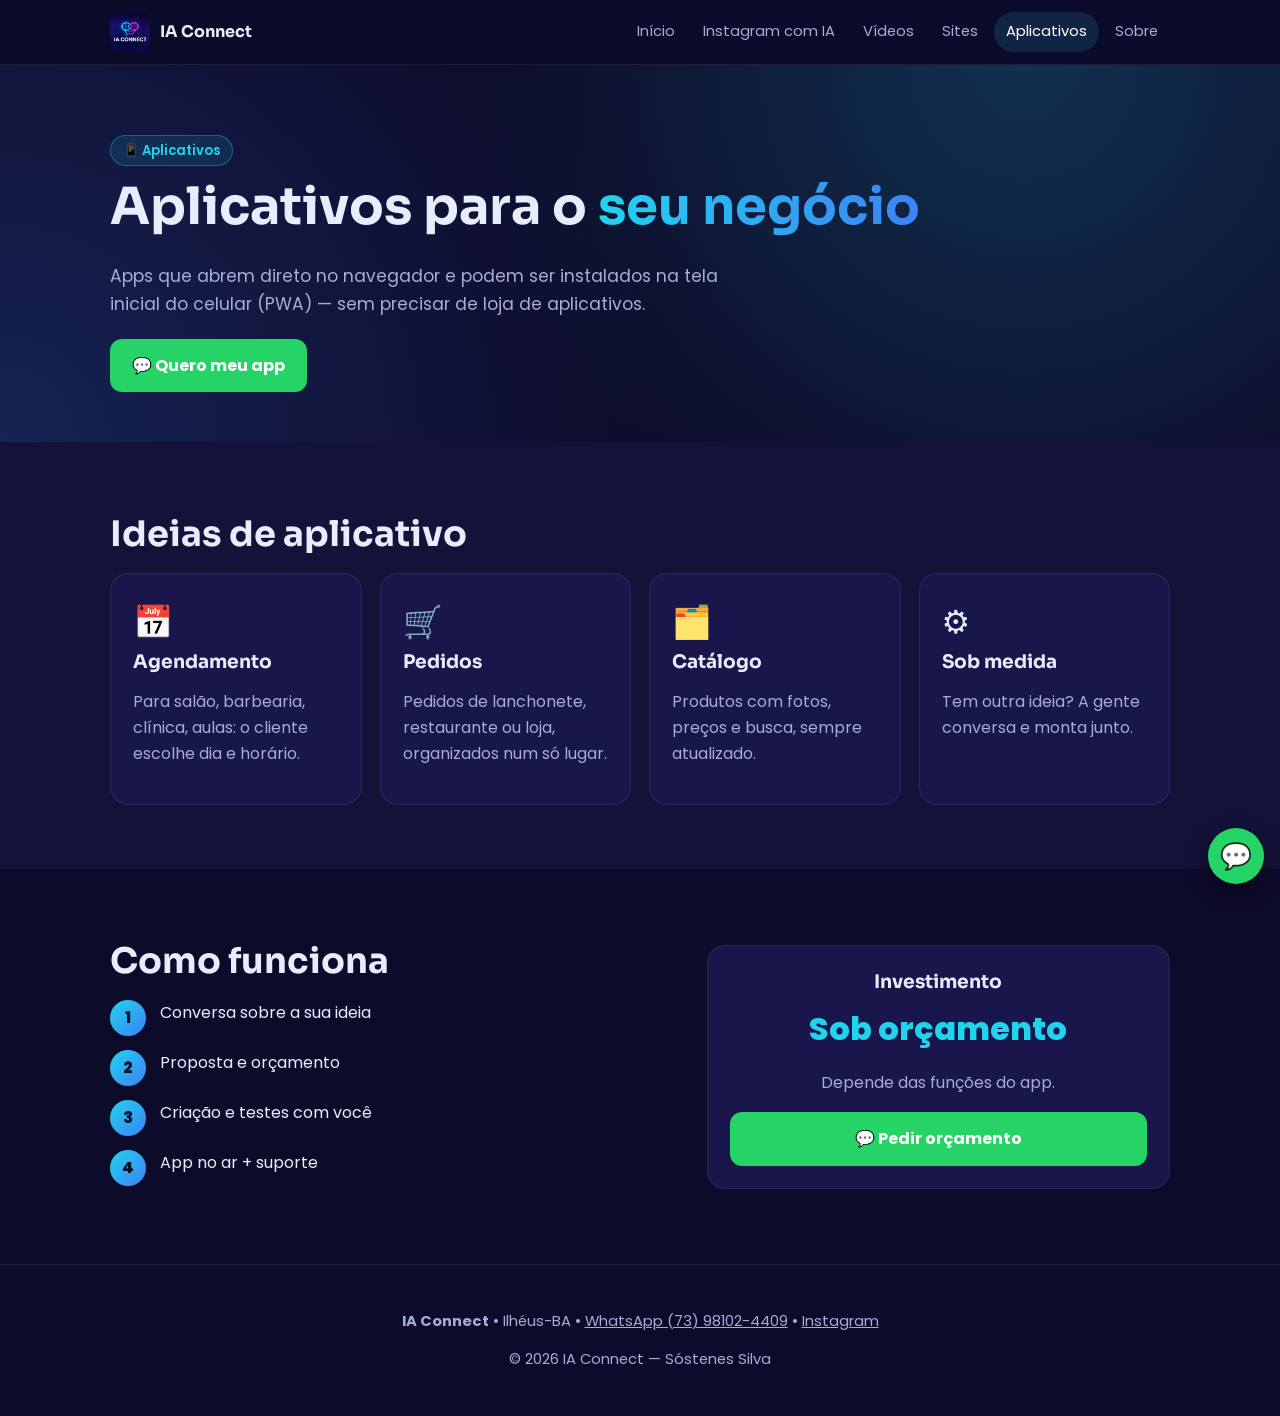
==== aplicativos.html @ 1a834c12 "Site IA Connect" ====
<!doctype html><html lang="pt-BR"><head><meta charset="utf-8"><meta name="viewport" content="width=device-width,initial-scale=1">
<title>Criação de aplicativos | IA Connect</title><meta name="description" content="Aplicativos web (PWA) para agendamento, pedidos e catálogo, que funcionam direto no celular."><meta name="theme-color" content="#0d0b2a">
<meta property="og:title" content="Criação de aplicativos | IA Connect"><meta property="og:description" content="Aplicativos web (PWA) para agendamento, pedidos e catálogo, que funcionam direto no celular."><meta property="og:image" content="images/logo.png">
<link rel="icon" href="images/favicon.png"><link rel="preconnect" href="https://fonts.googleapis.com"><link rel="preconnect" href="https://fonts.gstatic.com" crossorigin>
<link href="https://fonts.googleapis.com/css2?family=Poppins:wght@400;600;700;800&family=Sora:wght@600;700;800&display=swap" rel="stylesheet"><link rel="stylesheet" href="style.css"></head><body>
<header><div class="wrap nav"><a class="brand" href="index.html"><img src="images/logo.png" alt="IA Connect">IA Connect</a>
<button class="burger" aria-label="Menu">☰</button><nav class="menu"><a href="index.html">Início</a><a href="instagram-ia.html">Instagram com IA</a><a href="videos-propaganda.html">Vídeos</a><a href="criacao-sites.html">Sites</a><a href="aplicativos.html">Aplicativos</a><a href="sobre.html">Sobre</a></nav></div></header><main>
<section class="hero"><div class="wrap"><span class="tag">📱 Aplicativos</span><h1>Aplicativos para o <span class="grad">seu negócio</span></h1>
<p class="lead">Apps que abrem direto no navegador e podem ser instalados na tela inicial do celular (PWA) — sem precisar de loja de aplicativos.</p>
<div class="btns"><a class="btn btn-w" href="https://wa.me/5573981024409?text=Ol%C3%A1%21%20Quero%20or%C3%A7amento%20de%20aplicativo.">💬 Quero meu app</a></div></div></section>
<section class="alt"><div class="wrap"><h2>Ideias de aplicativo</h2><div class="grid">
<div class="card reveal"><div class="ico">📅</div><h3>Agendamento</h3><p class="muted">Para salão, barbearia, clínica, aulas: o cliente escolhe dia e horário.</p></div>
<div class="card reveal"><div class="ico">🛒</div><h3>Pedidos</h3><p class="muted">Pedidos de lanchonete, restaurante ou loja, organizados num só lugar.</p></div>
<div class="card reveal"><div class="ico">🗂️</div><h3>Catálogo</h3><p class="muted">Produtos com fotos, preços e busca, sempre atualizado.</p></div>
<div class="card reveal"><div class="ico">⚙️</div><h3>Sob medida</h3><p class="muted">Tem outra ideia? A gente conversa e monta junto.</p></div></div></div></section>
<section><div class="wrap two"><div><h2>Como funciona</h2><div class="steps"><div class="step"><div>Conversa sobre a sua ideia</div></div><div class="step"><div>Proposta e orçamento</div></div><div class="step"><div>Criação e testes com você</div></div><div class="step"><div>App no ar + suporte</div></div></div></div>
<div class="card" style="text-align:center"><h3>Investimento</h3><div class="price">Sob orçamento</div><p class="muted">Depende das funções do app.</p><a class="btn btn-w full" href="https://wa.me/5573981024409?text=Ol%C3%A1%21%20Quero%20or%C3%A7amento%20de%20aplicativo.">💬 Pedir orçamento</a></div></div></section></main><footer><div class="wrap"><p><b>IA Connect</b> • Ilhéus-BA • <a href="https://wa.me/5573981024409?text=Ol%C3%A1%21%20Vim%20pelo%20site%20da%20IA%20Connect.">WhatsApp (73) 98102-4409</a> • <a href="https://www.instagram.com/sostenes_angel/">Instagram</a></p><p>© 2026 IA Connect — Sóstenes Silva</p></div></footer>
<a class="wa-float" href="https://wa.me/5573981024409?text=Ol%C3%A1%21%20Vim%20pelo%20site%20da%20IA%20Connect." aria-label="WhatsApp">💬</a><script src="main.js"></script></body></html>
---- style.css ----
:root{--bg:#0d0b2a;--bg2:#141238;--card:#18164a;--cy:#22d3ee;--bl:#3b82f6;--tx:#e8ecff;--mu:#a5acd6;--wa:#25d366}
*{box-sizing:border-box}html{scroll-behavior:smooth}
body{margin:0;font-family:'Poppins',system-ui,sans-serif;background:var(--bg);color:var(--tx);line-height:1.6}
a{color:var(--cy)}img,video{max-width:100%;display:block}
h1,h2,h3{font-family:'Sora','Poppins',sans-serif;line-height:1.2;margin:.2em 0 .5em}
h1{font-size:clamp(1.9rem,6vw,3.2rem)}h2{font-size:clamp(1.5rem,4.5vw,2.2rem)}
.grad{background:linear-gradient(90deg,var(--cy),var(--bl));-webkit-background-clip:text;background-clip:text;color:transparent}
.wrap{max-width:1100px;margin:auto;padding:0 20px}
header{position:sticky;top:0;z-index:50;background:rgba(13,11,42,.88);backdrop-filter:blur(10px);border-bottom:1px solid #ffffff14}
.nav{display:flex;align-items:center;justify-content:space-between;height:64px}
.brand{display:flex;align-items:center;gap:10px;font-weight:700;color:var(--tx);text-decoration:none;font-family:Sora}
.brand img{width:40px;height:40px;border-radius:10px;object-fit:cover}
.menu{display:flex;gap:4px}.menu a{color:var(--mu);text-decoration:none;padding:8px 12px;border-radius:999px;font-size:.92rem}
.menu a:hover,.menu a.on{color:#fff;background:#22d3ee22}
.burger{display:none;background:none;border:0;color:#fff;font-size:1.7rem;cursor:pointer}
@media(max-width:860px){.burger{display:block}.menu{position:absolute;top:64px;left:0;right:0;flex-direction:column;background:var(--bg2);padding:10px 20px 20px;display:none;border-bottom:1px solid #ffffff1a}.menu.open{display:flex}.menu a{padding:12px}}
section{padding:64px 0}.alt{background:var(--bg2)}
.hero{padding:70px 0 50px;background:radial-gradient(circle at 80% 0,#22d3ee30,transparent 50%),radial-gradient(circle at 0 100%,#3b82f633,transparent 50%)}
.tag{display:inline-block;background:#22d3ee1f;color:var(--cy);border:1px solid #22d3ee55;padding:4px 12px;border-radius:999px;font-size:.82rem;font-weight:600}
.lead{color:var(--mu);font-size:1.08rem;max-width:640px}
.btn{display:inline-flex;align-items:center;justify-content:center;gap:8px;padding:14px 22px;border-radius:12px;font-weight:700;text-decoration:none;border:0;cursor:pointer;font-size:1rem;font-family:inherit}
.btn-p{background:linear-gradient(90deg,var(--cy),var(--bl));color:#06122a}.btn-w{background:var(--wa);color:#fff}.btn-o{border:1px solid #22d3ee77;color:var(--cy);background:transparent}
.btns{display:flex;flex-wrap:wrap;gap:12px;margin-top:20px}.full{width:100%}
.grid{display:grid;gap:18px;grid-template-columns:repeat(auto-fit,minmax(240px,1fr))}
.card{background:var(--card);border:1px solid #ffffff14;border-radius:18px;padding:22px;transition:.25s}
a.card{color:var(--tx);text-decoration:none;display:block}a.card:hover{transform:translateY(-4px);border-color:#22d3ee88;box-shadow:0 10px 30px #22d3ee22}
.ico{font-size:2rem}.muted{color:var(--mu)}.price{font-size:2rem;font-weight:800;color:var(--cy)}
.steps{counter-reset:s}.step{display:flex;gap:14px;align-items:flex-start;margin:14px 0}
.step::before{counter-increment:s;content:counter(s);flex:0 0 36px;height:36px;border-radius:50%;display:grid;place-items:center;font-weight:800;background:linear-gradient(135deg,var(--cy),var(--bl));color:#06122a}
.video{border-radius:18px;overflow:hidden;border:1px solid #22d3ee44;box-shadow:0 20px 50px #0008;background:#000}
.video video{width:100%;max-height:78vh;margin:auto}
.two{display:grid;gap:30px;align-items:center;grid-template-columns:1fr}@media(min-width:860px){.two{grid-template-columns:1.1fr .9fr}}
ul.check{list-style:none;padding:0}ul.check li{padding:6px 0 6px 30px;position:relative}ul.check li::before{content:"✓";position:absolute;left:0;color:var(--cy);font-weight:800}
.pixcode{background:#0a0920;border:1px dashed #22d3ee66;border-radius:10px;padding:12px;font-size:.78rem;word-break:break-all;user-select:all;margin:10px 0}
.qr{width:220px;background:#fff;padding:8px;border-radius:12px;margin:10px auto}
details{background:var(--card);border:1px solid #ffffff14;border-radius:14px;padding:14px 18px;margin:10px 0}summary{cursor:pointer;font-weight:600}
.shot{border-radius:14px;border:1px solid #ffffff22;aspect-ratio:9/16;object-fit:cover;object-position:top;width:100%}
.placeholder{text-align:center;border:1px dashed #22d3ee55;border-radius:18px;padding:36px 20px;color:var(--mu)}
.photo{border-radius:24px;aspect-ratio:4/5;object-fit:cover;width:100%;max-width:420px;border:2px solid #22d3ee66;box-shadow:0 0 40px #22d3ee33}
.cta{text-align:center;background:linear-gradient(135deg,#22d3ee22,#3b82f622);border:1px solid #22d3ee44;border-radius:24px;padding:40px 20px}
footer{border-top:1px solid #ffffff14;padding:30px 0;text-align:center;color:var(--mu);font-size:.92rem}footer a{color:var(--mu)}
.wa-float{position:fixed;right:16px;bottom:16px;width:56px;height:56px;border-radius:50%;background:var(--wa);display:grid;place-items:center;font-size:1.6rem;text-decoration:none;box-shadow:0 6px 20px #0006;z-index:60}
.reveal{opacity:0;transform:translateY(20px);transition:.6s}.reveal.in{opacity:1;transform:none}
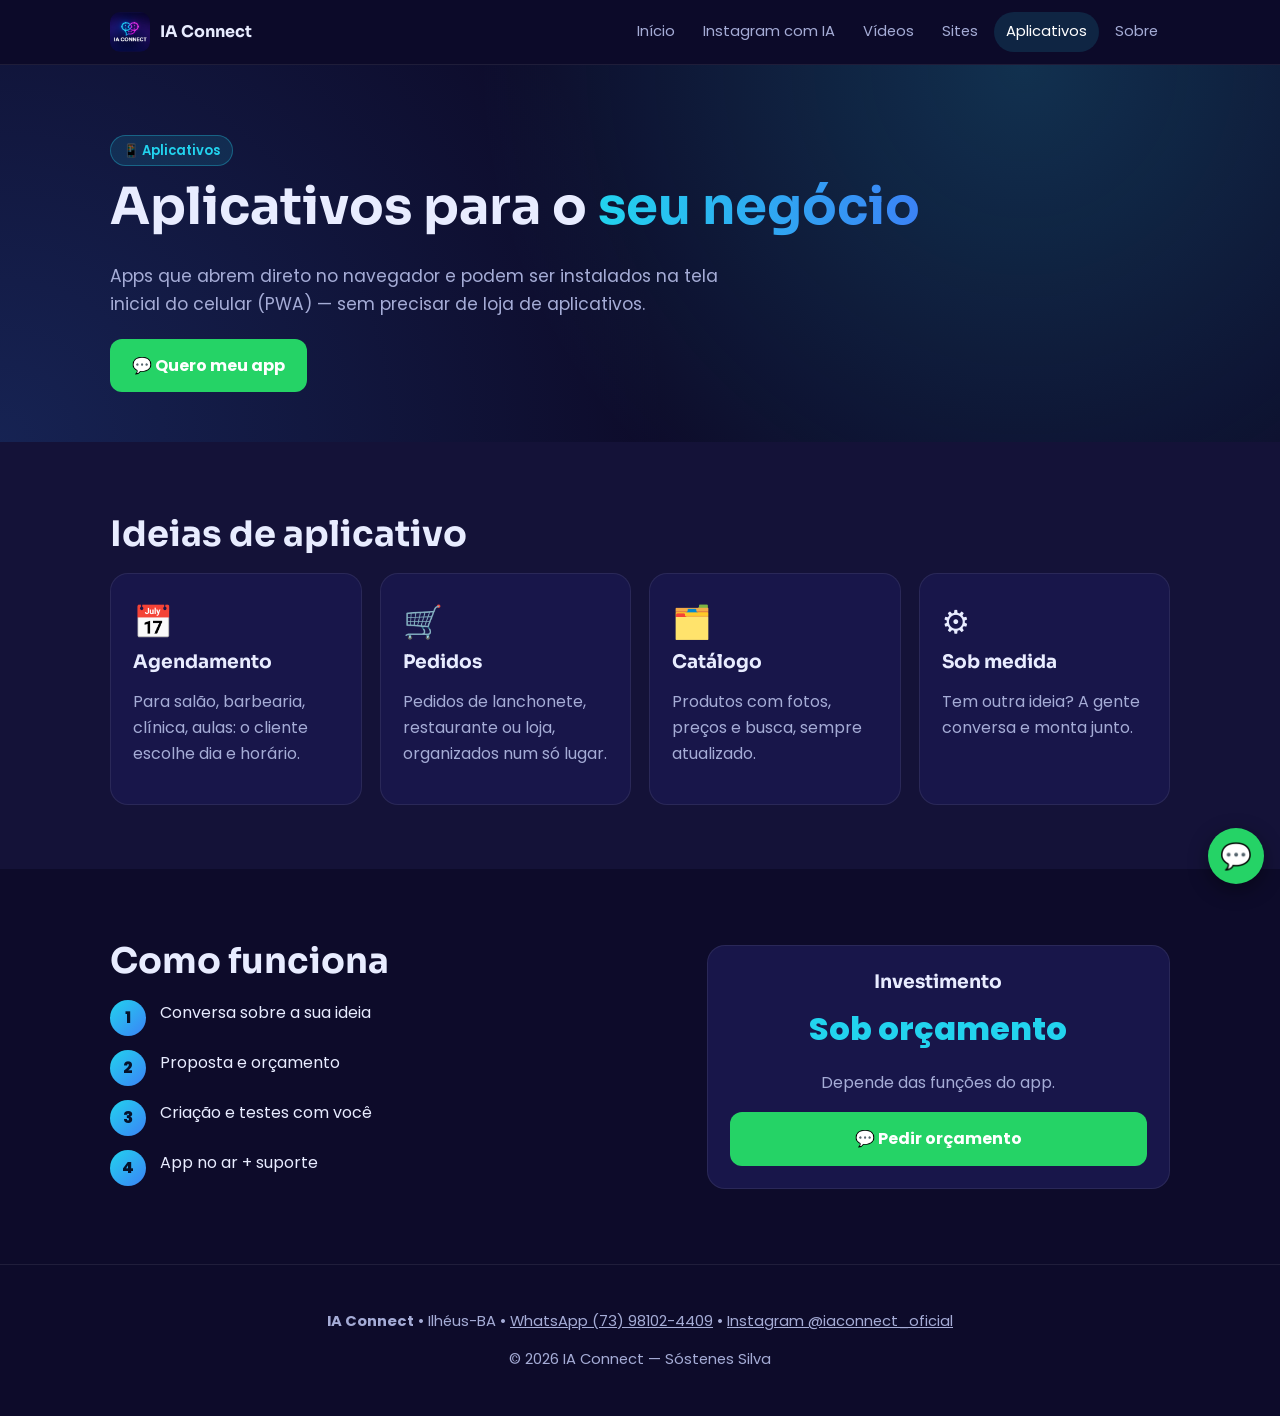
==== commit 8cbe8c53: "Instagram: @iaconnect_oficial" ====
--- a/aplicativos.html
+++ b/aplicativos.html
@@ -14,5 +14,5 @@
 <div class="card reveal"><div class="ico">🗂️</div><h3>Catálogo</h3><p class="muted">Produtos com fotos, preços e busca, sempre atualizado.</p></div>
 <div class="card reveal"><div class="ico">⚙️</div><h3>Sob medida</h3><p class="muted">Tem outra ideia? A gente conversa e monta junto.</p></div></div></div></section>
 <section><div class="wrap two"><div><h2>Como funciona</h2><div class="steps"><div class="step"><div>Conversa sobre a sua ideia</div></div><div class="step"><div>Proposta e orçamento</div></div><div class="step"><div>Criação e testes com você</div></div><div class="step"><div>App no ar + suporte</div></div></div></div>
-<div class="card" style="text-align:center"><h3>Investimento</h3><div class="price">Sob orçamento</div><p class="muted">Depende das funções do app.</p><a class="btn btn-w full" href="https://wa.me/5573981024409?text=Ol%C3%A1%21%20Quero%20or%C3%A7amento%20de%20aplicativo.">💬 Pedir orçamento</a></div></div></section></main><footer><div class="wrap"><p><b>IA Connect</b> • Ilhéus-BA • <a href="https://wa.me/5573981024409?text=Ol%C3%A1%21%20Vim%20pelo%20site%20da%20IA%20Connect.">WhatsApp (73) 98102-4409</a> • <a href="https://www.instagram.com/sostenes_angel/">Instagram</a></p><p>© 2026 IA Connect — Sóstenes Silva</p></div></footer>
+<div class="card" style="text-align:center"><h3>Investimento</h3><div class="price">Sob orçamento</div><p class="muted">Depende das funções do app.</p><a class="btn btn-w full" href="https://wa.me/5573981024409?text=Ol%C3%A1%21%20Quero%20or%C3%A7amento%20de%20aplicativo.">💬 Pedir orçamento</a></div></div></section></main><footer><div class="wrap"><p><b>IA Connect</b> • Ilhéus-BA • <a href="https://wa.me/5573981024409?text=Ol%C3%A1%21%20Vim%20pelo%20site%20da%20IA%20Connect.">WhatsApp (73) 98102-4409</a> • <a href="https://instagram.com/iaconnect_oficial" target="_blank" rel="noopener">Instagram @iaconnect_oficial</a></p><p>© 2026 IA Connect — Sóstenes Silva</p></div></footer>
 <a class="wa-float" href="https://wa.me/5573981024409?text=Ol%C3%A1%21%20Vim%20pelo%20site%20da%20IA%20Connect." aria-label="WhatsApp">💬</a><script src="main.js"></script></body></html>
--- a/style.css
+++ b/style.css
@@ -41,3 +41,20 @@
 footer{border-top:1px solid #ffffff14;padding:30px 0;text-align:center;color:var(--mu);font-size:.92rem}footer a{color:var(--mu)}
 .wa-float{position:fixed;right:16px;bottom:16px;width:56px;height:56px;border-radius:50%;background:var(--wa);display:grid;place-items:center;font-size:1.6rem;text-decoration:none;box-shadow:0 6px 20px #0006;z-index:60}
 .reveal{opacity:0;transform:translateY(20px);transition:.6s}.reveal.in{opacity:1;transform:none}
+.video.video-vertical{max-width:360px;margin:0 auto;aspect-ratio:9/16}
+.video.video-vertical video{width:100%;height:100%;object-fit:cover;display:block}
+.svc{display:flex;flex-direction:column;gap:6px}.svc .btn{margin-top:auto}.pv{color:var(--wa);font-weight:600;font-size:.92rem;margin:0}.pr{margin:4px 0 10px}.pr .price{font-size:1.6rem}
+.mini .card{padding:16px}
+.mdl{position:fixed;inset:0;z-index:100;background:#000b;display:flex;align-items:flex-end;justify-content:center;backdrop-filter:blur(4px)}.mdl[hidden]{display:none}
+.mbox{position:relative;background:var(--bg2);border:1px solid #22d3ee44;border-radius:22px 22px 0 0;padding:24px 20px;width:100%;max-width:520px;max-height:92vh;overflow:auto}
+@media(min-width:600px){.mdl{align-items:center}.mbox{border-radius:22px}}
+.x{position:absolute;top:12px;right:12px;background:#ffffff14;border:0;color:#fff;width:36px;height:36px;border-radius:50%;font-size:1rem;cursor:pointer}
+.info{background:#22d3ee14;border:1px solid #22d3ee44;border-radius:12px;padding:12px;font-size:.92rem;margin:10px 0 16px}
+#fm label{display:block;font-size:.88rem;color:var(--mu);margin-bottom:10px}#fm input,#fm textarea{width:100%;margin-top:4px;padding:12px;border-radius:10px;border:1px solid #ffffff22;background:#0a0920;color:var(--tx);font:inherit}
+#fm input:focus,#fm textarea:focus{outline:2px solid var(--cy)}.pixbox{margin-top:22px;text-align:center;border-top:1px solid #ffffff14;padding-top:16px}
+.ptable{background:var(--card);border:1px solid #22d3ee44;border-radius:20px;overflow:hidden;box-shadow:0 20px 50px #0006}
+.trow{display:flex;justify-content:space-between;align-items:center;gap:14px;padding:16px 18px;border-bottom:1px solid #ffffff14}.trow .muted{font-size:.88em}
+.tp{color:var(--cy);font-size:1.1rem;text-align:right;white-space:nowrap}.tfoot{padding:16px 18px;background:linear-gradient(135deg,#22d3ee22,#3b82f622);text-align:center}
+.tier{display:flex;justify-content:space-between;padding:4px 0;font-size:.92rem}.tier b{color:var(--cy)}
+#tiers{margin-top:18px}#tiers select{display:block;width:100%;margin:4px 0 10px;padding:12px;border-radius:10px;border:1px solid #ffffff22;background:#0a0920;color:var(--tx);font:inherit}
+.brandvis{text-align:center;padding:30px;border-radius:28px;background:radial-gradient(circle,#22d3ee26,transparent 70%)}.brandvis img{width:min(260px,70%);margin:0 auto;border-radius:32px;box-shadow:0 0 60px #22d3ee55;border:1px solid #22d3ee55}.brandvis p{color:var(--mu);margin-top:16px;font-weight:600}
